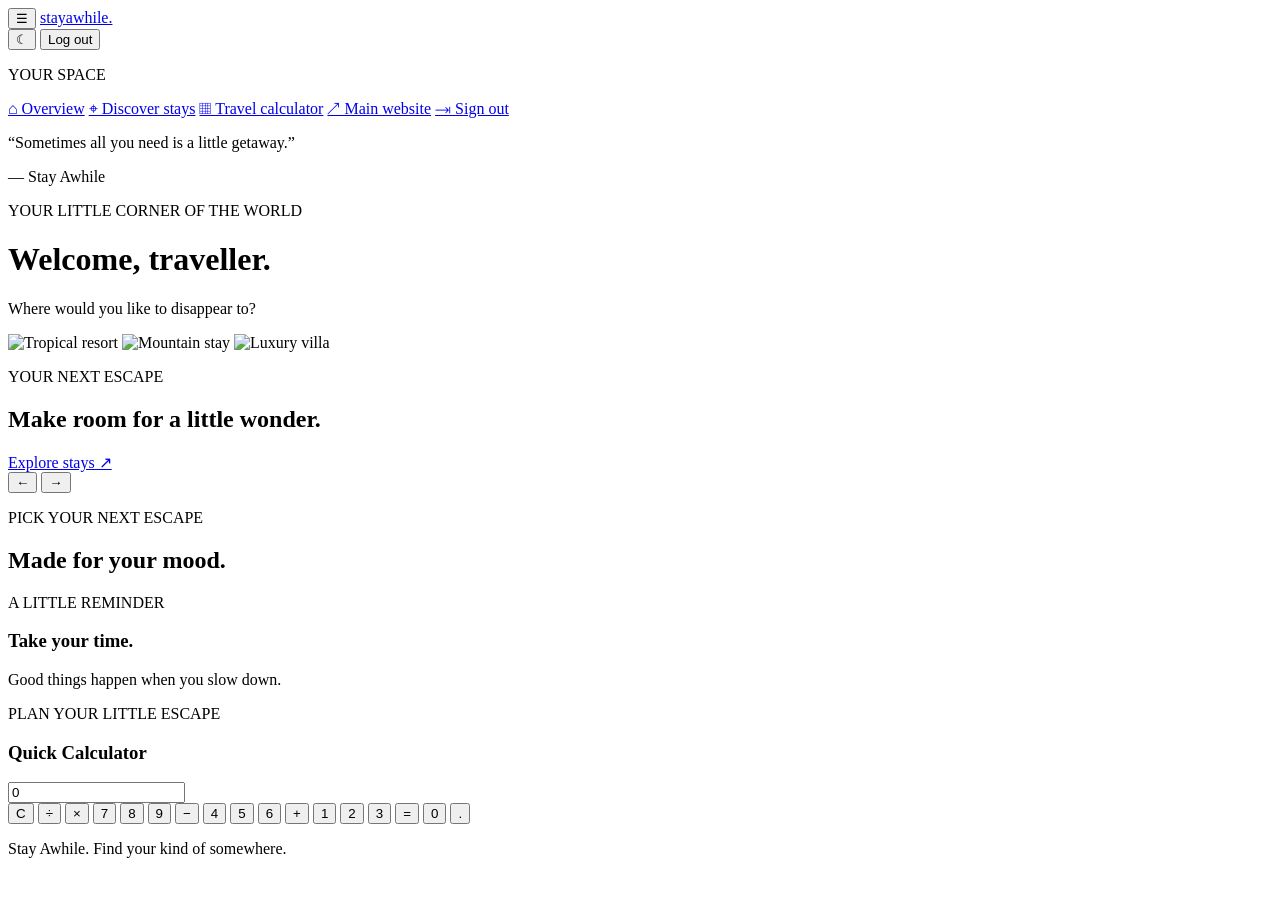
==== home.html @ 6ee34efa "Add files via upload" ====
<!DOCTYPE html>
<html lang="en">
<head>
    <meta charset="UTF-8">
    <meta name="viewport" content="width=device-width, initial-scale=1.0">
    <title>Your Dashboard — Stay Awhile</title>
    <link rel="stylesheet" href="css/styles.css">

    <script src="js/theme.js" defer></script>
    <script src="js/data.js" defer></script>
    <script src="js/calculator.js" defer></script>
    <script src="js/chatbot.js" defer></script>
    <script src="js/app.js" defer></script>
    <script src="js/auth.js" defer></script>
</head>
<body class="dashboard-page">

<header class="navbar dashboard-nav">
    <button id="menuToggle" class="menu-toggle" aria-label="Open menu">☰</button>
    <a href="index.html" class="logo">stay<span>awhile.</span></a>

    <div class="nav-actions">
        <button class="theme-toggle" aria-label="Toggle theme">☾</button>
        <button class="btn btn-dark logout-btn" id="logoutBtn">Log out</button>
    </div>
</header>

<div class="dashboard-layout">

    <aside class="sidebar" id="sidebar">
        <p class="eyebrow">YOUR SPACE</p>

        <nav class="sidebar-links">
            <a href="#overview" class="active">⌂ Overview</a>
            <a href="#destinations">⌖ Discover stays</a>
            <a href="#calculator">▦ Travel calculator</a>
            <a href="index.html">↗ Main website</a>
            <a href="signin.html" id="sidebarLogout">⇥ Sign out</a>
        </nav>

        <div class="sidebar-note">
            <p>“Sometimes all you need is a little getaway.”</p>
            <span>— Stay Awhile</span>
        </div>
    </aside>

    <main class="dashboard-main" id="overview">
        <p class="eyebrow">YOUR LITTLE CORNER OF THE WORLD</p>

        <h1>Welcome, <span id="welcomeName">traveller</span>.</h1>
        <p class="dashboard-subtitle">Where would you like to disappear to?</p>

    <div class="dashboard-banner dashboard-slideshow">

    <img class="slide-image active"
         src="https://images.unsplash.com/photo-1571896349842-33c89424de2d?w=1400"
         alt="Tropical resort">

    <img class="slide-image"
         src="https://images.unsplash.com/photo-1510798831971-661eb04b3739?w=1400"
         alt="Mountain stay">

    <img class="slide-image"
         src="https://images.unsplash.com/photo-1600607687939-ce8a6c25118c?w=1400"
         alt="Luxury villa">

    <div class="dashboard-banner-content">
        <p class="eyebrow">YOUR NEXT ESCAPE</p>
        <h2>Make room for a little wonder.</h2>
        <a href="#destinations" class="btn btn-light">
            Explore stays ↗
        </a>
    </div>

    <div class="dashboard-slide-controls">
        <button id="dashboardPrevious" aria-label="Previous image">←</button>
        <button id="dashboardNext" aria-label="Next image">→</button>
    </div>

</div>

        <section id="destinations" class="dashboard-destinations">
            <div class="section-heading">
                <p class="eyebrow">PICK YOUR NEXT ESCAPE</p>
                <h2>Made for your mood.</h2>
            </div>

            <div class="stay-grid" id="dashboardStayGrid"></div>
        </section>
    </main>

    <aside class="dashboard-right">
        <div class="welcome-widget">
            <p class="eyebrow">A LITTLE REMINDER</p>
            <h3>Take your time.</h3>
            <p>Good things happen when you slow down.</p>
        </div>

        <section class="calculator-card" id="calculator">
            <p class="eyebrow">PLAN YOUR LITTLE ESCAPE</p>
            <h3>Quick Calculator</h3>

            <input type="text" id="calcDisplay" class="calc-display"
                   value="0" readonly aria-label="Calculator display">

            <div class="calc-grid">
                <button data-value="C" class="calc-clear">C</button>
                <button data-value="/">÷</button>
                <button data-value="*">×</button>
                <button data-value="7">7</button>
                <button data-value="8">8</button>
                <button data-value="9">9</button>
                <button data-value="-">−</button>
                <button data-value="4">4</button>
                <button data-value="5">5</button>
                <button data-value="6">6</button>
                <button data-value="+">+</button>
                <button data-value="1">1</button>
                <button data-value="2">2</button>
                <button data-value="3">3</button>
                <button data-value="=" class="calc-equals">=</button>
                <button data-value="0" class="calc-zero">0</button>
                <button data-value=".">.</button>
            </div>
        </section>
    </aside>

</div>

<footer class="footer">
    <p>Stay Awhile. Find your kind of somewhere.</p>
</footer>

</body>
</html>
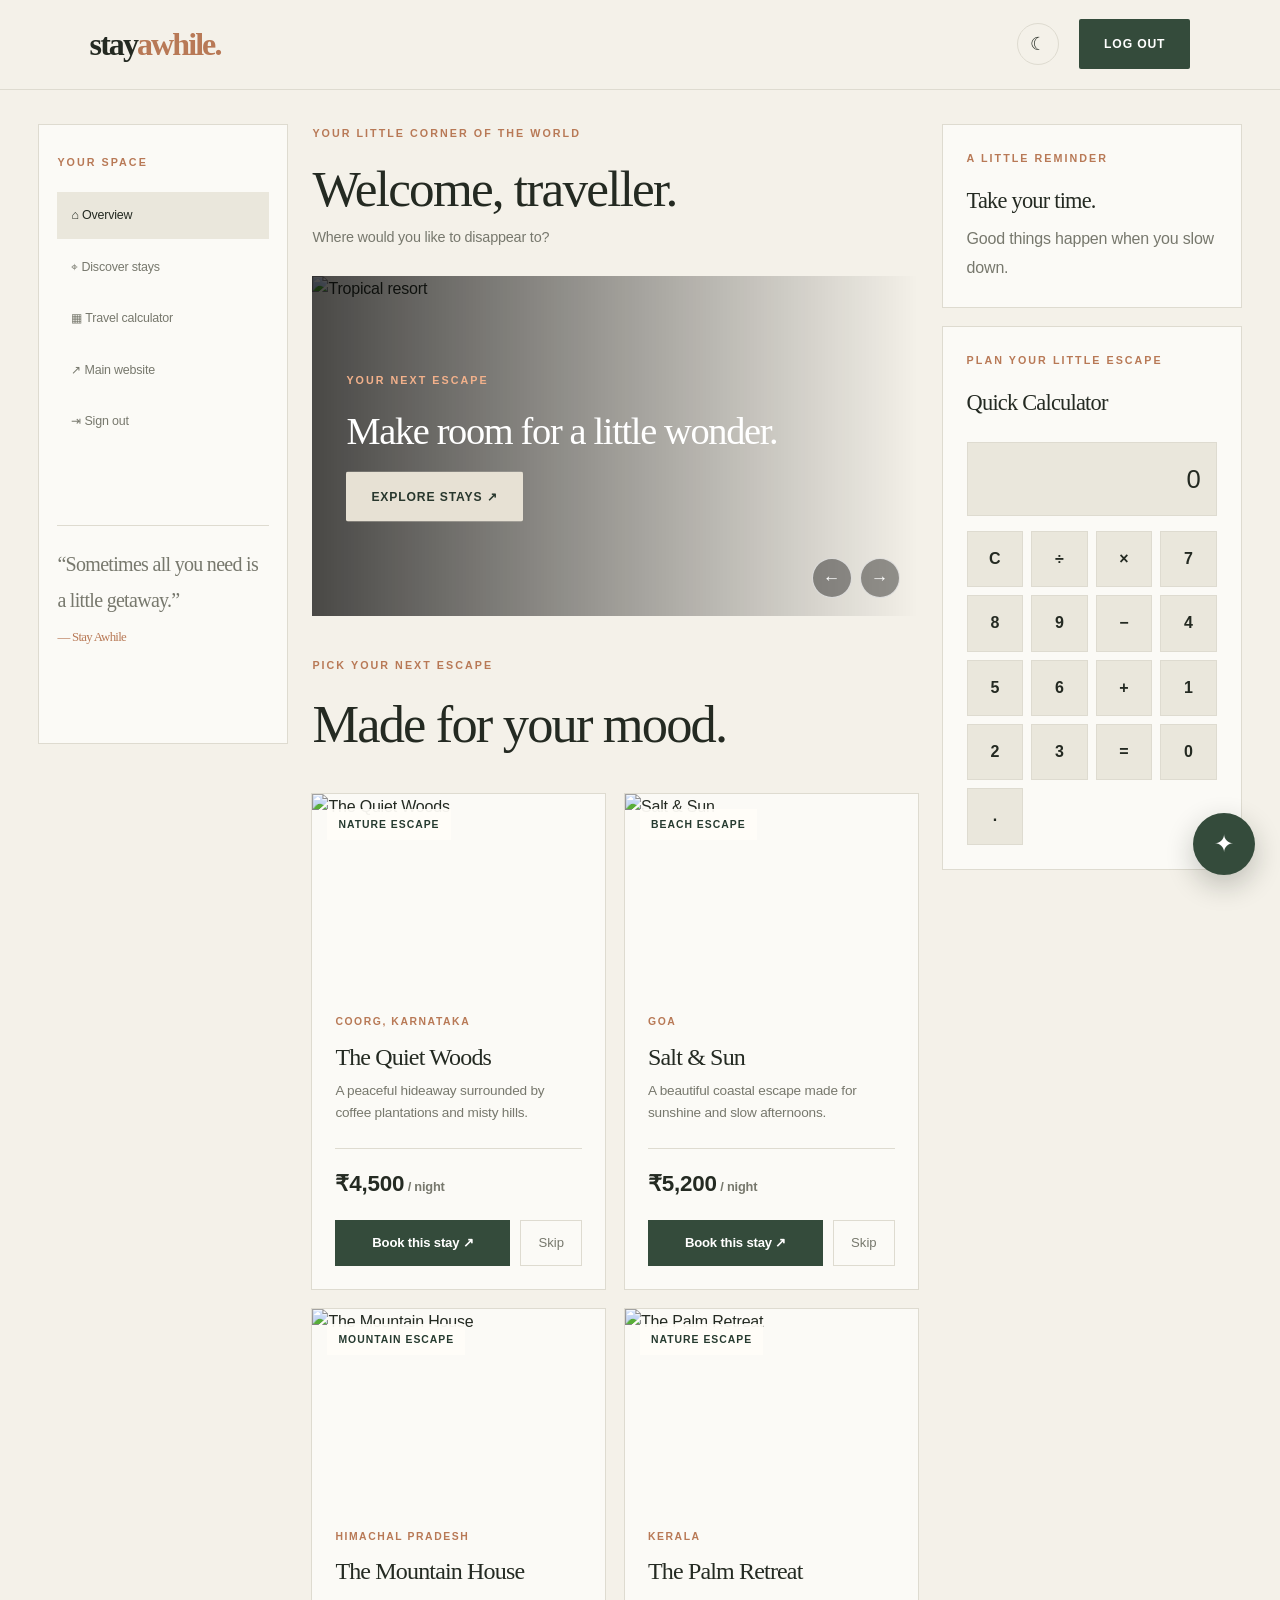
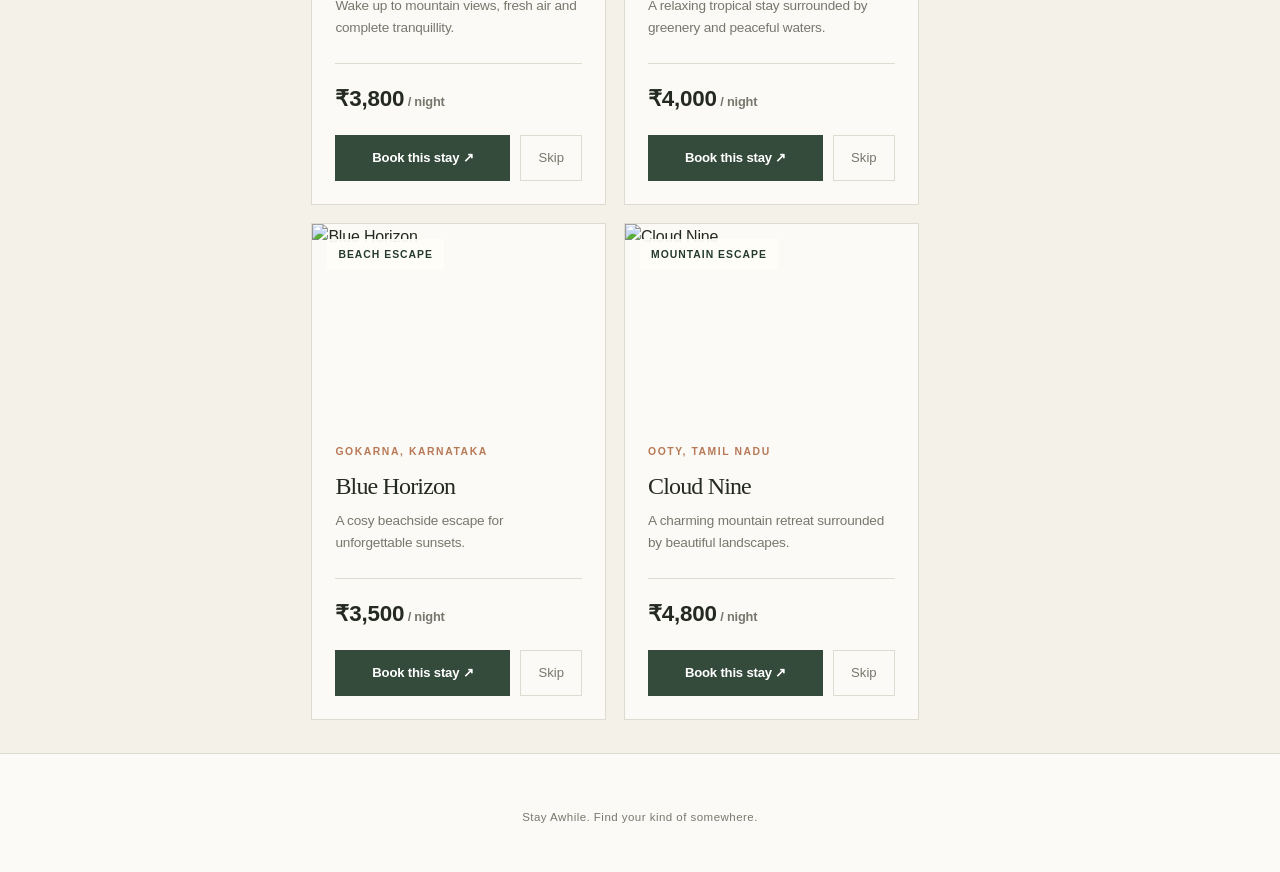
==== commit ab0d7be5: "Update stylesheet and script paths in home.html" ====
--- a/home.html
+++ b/home.html
@@ -5,14 +5,14 @@
     <meta charset="UTF-8">
     <meta name="viewport" content="width=device-width, initial-scale=1.0">
     <title>Your Dashboard — Stay Awhile</title>
-    <link rel="stylesheet" href="css/styles.css">
+    <link rel="stylesheet" href="styles.css">
 
-    <script src="js/theme.js" defer></script>
-    <script src="js/data.js" defer></script>
-    <script src="js/calculator.js" defer></script>
-    <script src="js/chatbot.js" defer></script>
-    <script src="js/app.js" defer></script>
-    <script src="js/auth.js" defer></script>
+    <script src="theme.js" defer></script>
+    <script src="data.js" defer></script>
+    <script src="calculator.js" defer></script>
+    <script src="chatbot.js" defer></script>
+    <script src="app.js" defer></script>
+    <script src="auth.js" defer></script>
 </head>
 <body class="dashboard-page">
 
--- a/styles.css
+++ b/styles.css
@@ -0,0 +1,2200 @@
+/* =========================================
+   STAY AWHILE - GLOBAL DESIGN SYSTEM
+========================================= */
+
+@import url('https://fonts.googleapis.com/css2?family=DM+Sans:wght@400;500;600;700&family=Playfair+Display:wght@500;600;700&display=swap');
+
+:root {
+    --bg: #f6f3ec;
+    --surface: #fffdf8;
+    --surface-2: #ece8de;
+    --text: #263b30;
+    --muted: #77786e;
+    --green: #294b3a;
+    --green-hover: #1d392b;
+    --orange: #c77953;
+    --border: #dedbd1;
+    --danger: #c0392b;
+    --success: #31734b;
+    --shadow: 0 12px 35px rgba(32, 48, 37, 0.09);
+}
+
+[data-theme="dark"] {
+    --bg: #17231c;
+    --surface: #223229;
+    --surface-2: #2b3b30;
+    --text: #f3eee3;
+    --muted: #b4b6aa;
+    --green: #a8c2ad;
+    --green-hover: #c2d8c6;
+    --orange: #df9872;
+    --border: #405044;
+    --danger: #ff8b80;
+    --success: #9bd3a9;
+    --shadow: 0 12px 35px rgba(0, 0, 0, 0.22);
+}
+
+* {
+    margin: 0;
+    padding: 0;
+    box-sizing: border-box;
+}
+
+html {
+    scroll-behavior: smooth;
+    scroll-padding-top: 90px;
+}
+
+body {
+    font-family: 'DM Sans', sans-serif;
+    background: var(--bg);
+    color: var(--text);
+    line-height: 1.6;
+    transition: background 0.25s, color 0.25s;
+}
+
+a {
+    color: inherit;
+    text-decoration: none;
+}
+
+button, input, select {
+    font: inherit;
+}
+
+button {
+    cursor: pointer;
+}
+
+img {
+    display: block;
+    width: 100%;
+    object-fit: cover;
+}
+
+h1, h2, h3 {
+    font-family: 'Playfair Display', serif;
+    font-weight: 600;
+    line-height: 1.2;
+}
+
+h1 {
+    font-size: clamp(2.5rem, 5vw, 4.8rem);
+}
+
+h2 {
+    font-size: clamp(2rem, 4vw, 3.2rem);
+}
+
+h3 {
+    font-size: 1.4rem;
+}
+
+p {
+    color: var(--muted);
+}
+
+/* NAVIGATION */
+
+.navbar {
+    min-height: 78px;
+    display: flex;
+    align-items: center;
+    justify-content: space-between;
+    padding: 15px 6%;
+    gap: 25px;
+    background: var(--surface);
+    border-bottom: 1px solid var(--border);
+    position: sticky;
+    top: 0;
+    z-index: 100;
+}
+
+.logo {
+    font-family: 'Playfair Display', serif;
+    font-size: 1.8rem;
+    font-weight: 700;
+    color: var(--text);
+    white-space: nowrap;
+}
+
+.logo span {
+    color: var(--orange);
+}
+
+.nav-links, .nav-actions {
+    display: flex;
+    align-items: center;
+    gap: 25px;
+}
+
+.nav-links a, .nav-login {
+    font-size: 0.9rem;
+    font-weight: 600;
+    color: var(--muted);
+    transition: color 0.2s;
+}
+
+.nav-links a:hover, .nav-login:hover {
+    color: var(--orange);
+}
+
+.nav-actions {
+    gap: 16px;
+}
+
+.theme-toggle {
+    border: 1px solid var(--border);
+    background: var(--surface-2);
+    color: var(--text);
+    border-radius: 50%;
+    width: 40px;
+    height: 40px;
+    font-size: 1.15rem;
+}
+
+.menu-toggle {
+    display: none;
+    background: none;
+    border: 0;
+    color: var(--text);
+    font-size: 1.5rem;
+}
+
+/* BUTTONS */
+
+.btn {
+    display: inline-flex;
+    justify-content: center;
+    align-items: center;
+    padding: 13px 23px;
+    border-radius: 4px;
+    border: 1px solid transparent;
+    font-weight: 700;
+    font-size: 0.88rem;
+    transition: 0.25s;
+}
+
+.btn-dark {
+    background: var(--green);
+    color: #fff;
+}
+
+.btn-dark:hover {
+    background: var(--green-hover);
+    transform: translateY(-2px);
+}
+
+.btn-light {
+    background: #f6f3ec;
+    color: #263b30;
+}
+
+.btn-light:hover {
+    background: #e7dfd1;
+    transform: translateY(-2px);
+}
+
+.btn-outline-light {
+    color: #fff;
+    border-color: rgba(255,255,255,0.7);
+}
+
+.btn-outline-light:hover {
+    background: #fff;
+    color: #263b30;
+}
+
+.btn-full {
+    width: 100%;
+    margin-top: 12px;
+}
+
+.btn:disabled {
+    opacity: 0.45;
+    cursor: not-allowed;
+    transform: none;
+}
+
+/* COMMON SECTION STYLES */
+
+.section {
+    padding: 95px 7%;
+}
+
+.eyebrow {
+    font-size: 0.72rem;
+    letter-spacing: 2px;
+    font-weight: 700;
+    color: var(--orange);
+    margin-bottom: 15px;
+}
+
+.section-heading {
+    margin-bottom: 35px;
+}
+
+.section-heading > p:last-child {
+    margin-top: 12px;
+}
+
+.split-heading {
+    display: flex;
+    justify-content: space-between;
+    align-items: end;
+    gap: 20px;
+}
+
+.text-link {
+    font-weight: 700;
+    color: var(--orange);
+    padding-bottom: 8px;
+}
+
+/* HERO */
+
+.hero {
+    min-height: 640px;
+    display: grid;
+    grid-template-columns: 1fr 1fr;
+    padding: 55px 7%;
+    gap: 50px;
+    align-items: center;
+}
+
+.hero-content h1 {
+    margin-bottom: 25px;
+}
+
+.hero-content h1 em {
+    color: var(--orange);
+    font-weight: 500;
+}
+
+.hero-description {
+    max-width: 510px;
+    font-size: 1.1rem;
+    margin-bottom: 30px;
+}
+
+.hero-buttons {
+    display: flex;
+    flex-wrap: wrap;
+    gap: 13px;
+}
+
+.hero-note {
+    margin-top: 35px;
+    color: var(--muted);
+    font-size: 0.85rem;
+    letter-spacing: 0.4px;
+}
+
+.hero-image {
+    height: 510px;
+    position: relative;
+}
+
+.hero-image img {
+    height: 100%;
+    border-radius: 3px;
+}
+
+.image-caption {
+    position: absolute;
+    bottom: 18px;
+    left: 18px;
+    right: 18px;
+    background: rgba(20, 30, 23, 0.7);
+    color: #fff;
+    padding: 14px 18px;
+    display: flex;
+    justify-content: space-between;
+    font-size: 0.75rem;
+}
+
+/* MOOD CARDS */
+
+.mood-section {
+    background: var(--surface);
+}
+
+.mood-grid {
+    display: grid;
+    grid-template-columns: repeat(3, 1fr);
+    gap: 20px;
+}
+
+.mood-card {
+    height: 400px;
+    position: relative;
+    overflow: hidden;
+    border-radius: 4px;
+}
+
+.mood-card img {
+    height: 100%;
+    transition: transform 0.5s;
+}
+
+.mood-card:hover img {
+    transform: scale(1.06);
+}
+
+.mood-overlay {
+    position: absolute;
+    inset: 0;
+    display: flex;
+    flex-direction: column;
+    justify-content: end;
+    padding: 28px;
+    background: linear-gradient(transparent 35%, rgba(0,0,0,0.75));
+    color: white;
+}
+
+.mood-overlay span {
+    color: #f3b18b;
+    font-size: 0.8rem;
+}
+
+.mood-overlay h3 {
+    color: white;
+    margin: 7px 0;
+    font-size: 1.7rem;
+}
+
+.mood-overlay p {
+    color: #eee;
+}
+
+/* STAY CARDS */
+
+.stay-grid {
+    display: grid;
+    grid-template-columns: repeat(3, 1fr);
+    gap: 25px;
+}
+
+.stay-card {
+    background: var(--surface);
+    border: 1px solid var(--border);
+    overflow: hidden;
+    transition: transform 0.25s, box-shadow 0.25s;
+}
+
+.stay-card:hover {
+    transform: translateY(-5px);
+    box-shadow: var(--shadow);
+}
+
+.stay-card img {
+    height: 245px;
+}
+
+.stay-info {
+    padding: 20px;
+}
+
+.stay-location {
+    font-size: 0.72rem;
+    color: var(--orange);
+    text-transform: uppercase;
+    letter-spacing: 1px;
+    font-weight: 700;
+}
+
+.stay-info h3 {
+    margin: 8px 0;
+}
+
+.stay-info p {
+    font-size: 0.88rem;
+}
+
+.stay-meta {
+    margin-top: 18px;
+    padding-top: 15px;
+    border-top: 1px solid var(--border);
+    display: flex;
+    justify-content: space-between;
+    align-items: center;
+    font-size: 0.85rem;
+}
+
+.stay-price {
+    color: var(--text);
+    font-weight: 700;
+}
+
+.stay-book {
+    color: var(--orange);
+    font-weight: 700;
+}
+
+/* FEATURE SECTION */
+
+.feature-section {
+    padding: 100px 7%;
+    display: grid;
+    grid-template-columns: 1fr 1fr;
+    gap: 70px;
+    background: var(--surface-2);
+    align-items: center;
+}
+
+.feature-intro h2 {
+    margin-bottom: 20px;
+}
+
+.feature-intro > p:not(.eyebrow) {
+    max-width: 450px;
+    margin-bottom: 25px;
+}
+
+.feature-cards {
+    display: grid;
+    gap: 15px;
+}
+
+.feature-card {
+    padding: 25px;
+    border: 1px solid var(--border);
+    background: var(--surface);
+}
+
+.feature-card span {
+    color: var(--orange);
+    font-size: 0.8rem;
+}
+
+.feature-card h3 {
+    margin: 8px 0;
+}
+
+/* PROJECT OUTLINE */
+
+.project-outline {
+    text-align: center;
+}
+
+.outline-grid {
+    display: grid;
+    grid-template-columns: repeat(2, 1fr);
+    gap: 15px;
+    margin-top: 35px;
+    text-align: left;
+}
+
+.outline-grid a {
+    background: var(--surface);
+    border: 1px solid var(--border);
+    padding: 23px;
+    font-weight: 600;
+    display: flex;
+    justify-content: space-between;
+}
+
+.outline-grid a:hover {
+    border-color: var(--orange);
+}
+
+/* NEWSLETTER AND FOOTER */
+
+.newsletter {
+    text-align: center;
+    padding: 80px 20px;
+    background: var(--green);
+}
+
+.newsletter h2, .newsletter p {
+    color: #fff;
+}
+
+.newsletter h2 {
+    margin-bottom: 15px;
+}
+
+.newsletter .btn {
+    margin-top: 25px;
+}
+
+.footer {
+    padding: 35px 7%;
+    text-align: center;
+    border-top: 1px solid var(--border);
+    background: var(--surface);
+}
+
+.footer p {
+    font-size: 0.82rem;
+    margin-top: 8px;
+}
+
+/* AUTHENTICATION PAGES */
+
+.auth-page {
+    min-height: 100vh;
+}
+
+.auth-container {
+    padding: 60px 20px;
+    display: flex;
+    justify-content: center;
+    align-items: center;
+}
+
+.auth-card {
+    width: 100%;
+    max-width: 520px;
+    background: var(--surface);
+    border: 1px solid var(--border);
+    box-shadow: var(--shadow);
+    padding: 40px;
+}
+
+.auth-card h1 {
+    font-size: 2.5rem;
+    margin-bottom: 12px;
+}
+
+.auth-subtitle {
+    margin-bottom: 30px;
+}
+
+.form-group {
+    margin-bottom: 19px;
+}
+
+.form-group label {
+    display: block;
+    font-weight: 700;
+    font-size: 0.86rem;
+    margin-bottom: 7px;
+}
+
+.form-group input,
+.form-group select {
+    width: 100%;
+    min-height: 48px;
+    padding: 12px;
+    background: var(--bg);
+    border: 1px solid var(--border);
+    color: var(--text);
+    border-radius: 3px;
+    outline: none;
+}
+
+.form-group input:focus,
+.form-group select:focus {
+    border-color: var(--green);
+}
+
+.form-group input.invalid,
+.form-group select.invalid {
+    border: 2px solid var(--danger);
+}
+
+.form-group input.valid,
+.form-group select.valid {
+    border: 1px solid var(--success);
+}
+
+.error-msg {
+    display: block;
+    color: var(--danger);
+    font-size: 0.77rem;
+    margin-top: 5px;
+    min-height: 16px;
+}
+
+.checkbox-label {
+    display: flex;
+    gap: 10px;
+    align-items: flex-start;
+    font-size: 0.85rem;
+    margin: 15px 0;
+    cursor: pointer;
+}
+
+.checkbox-label input {
+    margin-top: 5px;
+    accent-color: var(--green);
+}
+
+.auth-bottom {
+    text-align: center;
+    margin-top: 22px;
+    font-size: 0.88rem;
+}
+
+.auth-bottom a {
+    color: var(--orange);
+    font-weight: 700;
+}
+
+.password-wrap {
+    position: relative;
+}
+
+.password-wrap input {
+    padding-right: 50px;
+}
+
+.eye-btn {
+    position: absolute;
+    right: 10px;
+    top: 50%;
+    transform: translateY(-50%);
+    border: 0;
+    background: transparent;
+    color: var(--text);
+    font-size: 1.1rem;
+}
+
+.form-alert {
+    display: none;
+    padding: 12px;
+    margin-bottom: 18px;
+    border-radius: 3px;
+    background: rgba(192, 57, 43, 0.12);
+    border: 1px solid var(--danger);
+    color: var(--danger);
+    font-size: 0.86rem;
+}
+
+.form-alert.show {
+    display: block;
+}
+
+/* DASHBOARD */
+
+.dashboard-page {
+    min-height: 100vh;
+}
+
+.dashboard-nav {
+    position: sticky;
+}
+
+.dashboard-layout {
+    display: grid;
+    grid-template-columns: 250px minmax(0, 1fr) 300px;
+    gap: 28px;
+    padding: 30px;
+    max-width: 1700px;
+    margin: auto;
+    align-items: start;
+}
+
+.sidebar {
+    background: var(--surface);
+    padding: 25px 18px;
+    min-height: 600px;
+    border: 1px solid var(--border);
+}
+
+.sidebar-links {
+    display: grid;
+    gap: 8px;
+}
+
+.sidebar-links a {
+    padding: 12px;
+    color: var(--muted);
+    border-radius: 3px;
+    font-size: 0.9rem;
+}
+
+.sidebar-links a:hover,
+.sidebar-links a.active {
+    background: var(--surface-2);
+    color: var(--text);
+}
+
+.sidebar-note {
+    margin-top: 80px;
+    border-top: 1px solid var(--border);
+    padding-top: 20px;
+    font-family: 'Playfair Display', serif;
+}
+
+.sidebar-note span {
+    color: var(--orange);
+    font-size: 0.8rem;
+}
+
+.dashboard-main {
+    min-width: 0;
+}
+
+.dashboard-main h1 {
+    font-size: clamp(2rem, 3vw, 3rem);
+}
+
+.dashboard-subtitle {
+    margin: 10px 0 25px;
+}
+
+.dashboard-banner {
+    height: 300px;
+    position: relative;
+    overflow: hidden;
+    margin-bottom: 40px;
+}
+
+.dashboard-banner img {
+    height: 100%;
+}
+
+.dashboard-banner::after {
+    content: "";
+    position: absolute;
+    inset: 0;
+    background: linear-gradient(90deg, rgba(0,0,0,0.7), transparent);
+}
+
+.dashboard-banner-content {
+    position: absolute;
+    z-index: 1;
+    top: 50%;
+    left: 25px;
+    transform: translateY(-50%);
+    max-width: 400px;
+}
+
+.dashboard-banner-content h2 {
+    color: #fff;
+    font-size: 2rem;
+    margin-bottom: 20px;
+}
+
+.dashboard-banner-content .eyebrow {
+    color: #f3b18b;
+}
+
+.dashboard-destinations .stay-grid {
+    grid-template-columns: repeat(2, 1fr);
+}
+
+.dashboard-right {
+    display: grid;
+    gap: 22px;
+}
+
+.welcome-widget,
+.calculator-card {
+    background: var(--surface);
+    border: 1px solid var(--border);
+    padding: 22px;
+}
+
+.welcome-widget h3,
+.calculator-card h3 {
+    margin-bottom: 10px;
+}
+
+/* CALCULATOR */
+
+.calc-display {
+    width: 100%;
+    padding: 15px;
+    background: var(--surface-2);
+    color: var(--text);
+    border: 1px solid var(--border);
+    text-align: right;
+    font-size: 1.6rem;
+    margin: 15px 0;
+}
+
+.calc-grid {
+    display: grid;
+    grid-template-columns: repeat(4, 1fr);
+    gap: 7px;
+}
+
+.calc-grid button {
+    border: 1px solid var(--border);
+    background: var(--surface-2);
+    color: var(--text);
+    padding: 13px 5px;
+    border-radius: 3px;
+    font-weight: 700;
+}
+
+.calc-grid button:hover {
+    background: var(--green);
+    color: white;
+}
+
+/* CHATBOT */
+
+.chatbot-fab {
+    position: fixed;
+    right: 25px;
+    bottom: 25px;
+    z-index: 1000;
+    height: 58px;
+    width: 58px;
+    border-radius: 50%;
+    border: none;
+    background: var(--green);
+    color: #fff;
+    font-size: 1.5rem;
+    box-shadow: var(--shadow);
+}
+
+.chatbot-panel {
+    position: fixed;
+    right: 25px;
+    bottom: 95px;
+    width: min(350px, calc(100vw - 35px));
+    height: 430px;
+    z-index: 1000;
+    background: var(--surface);
+    border: 1px solid var(--border);
+    box-shadow: var(--shadow);
+    display: none;
+    flex-direction: column;
+    border-radius: 8px;
+    overflow: hidden;
+}
+
+.chatbot-panel.open {
+    display: flex;
+}
+
+.chatbot-header {
+    background: var(--green);
+    color: #fff;
+    padding: 15px;
+    display: flex;
+    justify-content: space-between;
+    align-items: center;
+}
+
+.chatbot-header button {
+    background: none;
+    border: none;
+    color: white;
+    font-size: 1.3rem;
+}
+
+.chat-log {
+    flex: 1;
+    overflow-y: auto;
+    padding: 15px;
+    display: flex;
+    flex-direction: column;
+    gap: 12px;
+}
+
+.user-msg, .bot-msg {
+    padding: 10px 13px;
+    border-radius: 10px;
+    max-width: 85%;
+    font-size: 0.85rem;
+    overflow-wrap: anywhere;
+}
+
+.user-msg {
+    align-self: flex-end;
+    background: var(--green);
+    color: white;
+}
+
+.bot-msg {
+    align-self: flex-start;
+    background: var(--surface-2);
+    color: var(--text);
+}
+
+.chat-input-area {
+    padding: 12px;
+    border-top: 1px solid var(--border);
+    display: flex;
+    gap: 8px;
+}
+
+.chat-input-area input {
+    min-width: 0;
+    flex: 1;
+    padding: 10px;
+    border: 1px solid var(--border);
+    background: var(--bg);
+    color: var(--text);
+}
+
+.chat-input-area button {
+    background: var(--green);
+    color: white;
+    border: none;
+    padding: 0 14px;
+}
+
+/* RESPONSIVE DESIGN */
+
+@media (max-width: 1100px) {
+    .dashboard-layout {
+        grid-template-columns: 210px minmax(0, 1fr);
+    }
+
+    .dashboard-right {
+        grid-column: 2;
+        grid-template-columns: repeat(2, 1fr);
+    }
+
+    .dashboard-destinations .stay-grid {
+        grid-template-columns: repeat(2, 1fr);
+    }
+}
+
+@media (max-width: 767px) {
+    .navbar {
+        padding: 13px 5%;
+        min-height: 68px;
+        gap: 10px;
+    }
+
+    .logo {
+        font-size: 1.5rem;
+    }
+
+    .nav-links {
+        display: none;
+        position: absolute;
+        top: 68px;
+        left: 0;
+        right: 0;
+        padding: 20px;
+        background: var(--surface);
+        border-bottom: 1px solid var(--border);
+        flex-direction: column;
+        align-items: flex-start;
+    }
+
+    .nav-links.open {
+        display: flex;
+    }
+
+    .nav-actions {
+        gap: 9px;
+    }
+
+    .nav-login {
+        display: none;
+    }
+
+    .nav-actions .btn {
+        padding: 10px 12px;
+        font-size: 0.75rem;
+    }
+
+    .menu-toggle {
+        display: block;
+    }
+
+    .hero {
+        grid-template-columns: 1fr;
+        padding: 55px 6%;
+        gap: 30px;
+    }
+
+    .hero-image {
+        height: 350px;
+    }
+
+    .section {
+        padding: 65px 6%;
+    }
+
+    .mood-grid,
+    .stay-grid {
+        grid-template-columns: 1fr;
+    }
+
+    .mood-card {
+        height: 350px;
+    }
+
+    .feature-section {
+        grid-template-columns: 1fr;
+        padding: 65px 6%;
+        gap: 35px;
+    }
+
+    .split-heading {
+        align-items: flex-start;
+        flex-direction: column;
+    }
+
+    .outline-grid {
+        grid-template-columns: 1fr;
+    }
+
+    .auth-container {
+        padding: 35px 15px;
+    }
+
+    .auth-card {
+        padding: 25px 20px;
+    }
+
+    .auth-card h1 {
+        font-size: 2rem;
+    }
+
+    /* FR-05 MOBILE FLEXBOX LAYOUT */
+
+    .dashboard-layout {
+        display: flex;
+        flex-direction: column;
+        padding: 18px;
+        gap: 20px;
+    }
+
+    .sidebar {
+        display: none;
+        width: 100%;
+        min-height: auto;
+        order: 0;
+    }
+
+    .sidebar.open {
+        display: block;
+    }
+
+    .sidebar-note {
+        margin-top: 25px;
+    }
+
+    .dashboard-main {
+        width: 100%;
+        order: 1;
+    }
+
+    .dashboard-right {
+        display: flex;
+        flex-direction: column;
+        width: 100%;
+        order: 2;
+    }
+
+    .dashboard-banner {
+        height: 260px;
+    }
+
+    .dashboard-destinations .stay-grid {
+        grid-template-columns: 1fr;
+    }
+
+    .dashboard-nav .menu-toggle {
+        order: -1;
+    }
+
+    .dashboard-nav .logo {
+        margin-right: auto;
+    }
+
+    .dashboard-nav .nav-actions {
+        gap: 8px;
+    }
+
+    .dashboard-nav .logout-btn {
+        padding: 9px 11px;
+    }
+
+    .chatbot-fab {
+        right: 15px;
+        bottom: 15px;
+    }
+
+    .chatbot-panel {
+        right: 12px;
+        bottom: 85px;
+    }
+}
+
+@media (min-width: 768px) {
+    .dashboard-layout {
+        grid-template-columns: 250px 1fr 300px;
+    }
+}
+
+@media (max-width: 400px) {
+    .hero-buttons {
+        flex-direction: column;
+    }
+
+    .hero-buttons .btn {
+        width: 100%;
+    }
+
+    .image-caption {
+        flex-direction: column;
+        gap: 5px;
+    }
+
+    .dashboard-banner-content h2 {
+        font-size: 1.5rem;
+    }
+}
+
+
+/* =========================================================
+   STAY AWHILE — EDITORIAL REDESIGN
+========================================================= */
+
+@import url('https://fonts.googleapis.com/css2?family=DM+Sans:wght@400;500;600;700&family=Playfair+Display:ital,wght@0,500;0,600;0,700;1,500;1,600&display=swap');
+
+:root {
+    --bg: #f4f1e9;
+    --surface: #fbfaf6;
+    --surface-2: #eae7dc;
+    --text: #242a22;
+    --muted: #77786d;
+    --green: #344b3b;
+    --green-hover: #263b2e;
+    --orange: #b87956;
+    --border: #dedbd0;
+    --danger: #b94c40;
+    --success: #477858;
+    --shadow: 0 18px 50px rgba(39, 47, 37, .10);
+    --serif: 'Playfair Display', Georgia, serif;
+    --sans: 'DM Sans', Arial, sans-serif;
+}
+
+[data-theme="dark"] {
+    --bg: #171d18;
+    --surface: #202a22;
+    --surface-2: #2b382e;
+    --text: #f2eee4;
+    --muted: #b4b5a9;
+    --green: #a9bea9;
+    --green-hover: #c0d1bd;
+    --orange: #d69a75;
+    --border: #3c493e;
+    --danger: #ff9285;
+    --success: #9ac6a2;
+    --shadow: 0 18px 50px rgba(0, 0, 0, .25);
+}
+
+* {
+    -webkit-tap-highlight-color: transparent;
+}
+
+body {
+    font-family: var(--sans);
+    letter-spacing: -.012em;
+    line-height: 1.65;
+    background: var(--bg);
+}
+
+h1, h2, h3, .logo, .sidebar-note {
+    font-family: var(--serif);
+    letter-spacing: -.035em;
+}
+
+h1 {
+    font-size: clamp(3rem, 6.2vw, 6.3rem);
+    line-height: 1.02;
+    font-weight: 500;
+}
+
+h2 {
+    font-size: clamp(2.25rem, 4.1vw, 4rem);
+    line-height: 1.08;
+    font-weight: 500;
+}
+
+h3 {
+    font-weight: 500;
+}
+
+p {
+    line-height: 1.8;
+}
+
+/* NAVIGATION REDESIGN */
+
+.navbar {
+    min-height: 88px;
+    padding: 18px 7%;
+    background: var(--bg);
+    border-bottom: 1px solid var(--border);
+    gap: 32px;
+}
+
+.logo {
+    font-size: 2rem;
+    font-weight: 600;
+    letter-spacing: -.06em;
+}
+
+.logo span {
+    color: var(--orange);
+}
+
+.nav-links {
+    gap: clamp(16px, 2.4vw, 36px);
+}
+
+.nav-links a, .nav-login {
+    font-size: .78rem;
+    font-weight: 600;
+    letter-spacing: .045em;
+    text-transform: uppercase;
+}
+
+.nav-actions {
+    gap: 20px;
+}
+
+.theme-toggle {
+    width: 42px;
+    height: 42px;
+    border-radius: 50%;
+    border: 1px solid var(--border);
+    background: transparent;
+    transition: background .25s, transform .25s;
+}
+
+.theme-toggle:hover {
+    background: var(--surface-2);
+    transform: rotate(-12deg);
+}
+
+/* BUTTON REDESIGN */
+
+.btn {
+    min-height: 48px;
+    padding: 14px 24px;
+    border-radius: 2px;
+    font-size: .76rem;
+    letter-spacing: .07em;
+    text-transform: uppercase;
+    font-weight: 700;
+    transition: transform .25s, background .25s, color .25s, border-color .25s;
+}
+
+.btn-dark {
+    background: var(--green);
+    color: #fff;
+}
+
+[data-theme="dark"] .btn-dark {
+    color: #172019;
+}
+
+.btn-dark:hover {
+    background: var(--green-hover);
+    transform: translateY(-3px);
+}
+
+.btn-light {
+    background: #e7e1d4;
+    color: #28372d;
+}
+
+.btn-light:hover {
+    background: #d9d0bf;
+    transform: translateY(-3px);
+}
+
+.btn-outline-light {
+    border-color: rgba(255,255,255,.8);
+    color: #fff;
+}
+
+.btn-outline-light:hover {
+    background: #fff;
+    color: #28372d;
+}
+
+/* LANDING HERO REDESIGN */
+
+.hero {
+    min-height: 690px;
+    grid-template-columns: minmax(0, .94fr) minmax(0, 1.06fr);
+    gap: clamp(35px, 6vw, 100px);
+    padding: 76px 7% 90px;
+    max-width: 1700px;
+    margin: 0 auto;
+}
+
+.hero-content {
+    padding: 15px 0;
+}
+
+.eyebrow {
+    font-size: .67rem;
+    letter-spacing: .19em;
+    text-transform: uppercase;
+    font-weight: 700;
+    color: var(--orange);
+    margin-bottom: 20px;
+}
+
+.hero-content h1 {
+    max-width: 720px;
+    margin-bottom: 28px;
+}
+
+.hero-content h1 em {
+    color: var(--orange);
+    font-weight: 500;
+}
+
+.hero-description {
+    max-width: 440px;
+    font-size: 1rem;
+    margin-bottom: 34px;
+}
+
+.hero-buttons {
+    gap: 12px;
+}
+
+.hero-note {
+    margin-top: 42px;
+    padding-top: 17px;
+    border-top: 1px solid var(--border);
+    max-width: 410px;
+    font-size: .72rem;
+    letter-spacing: .12em;
+    text-transform: uppercase;
+}
+
+.hero-image {
+    height: 570px;
+    min-height: 400px;
+}
+
+.hero-image img {
+    height: 100%;
+    border-radius: 0;
+    object-position: center;
+}
+
+.image-caption {
+    bottom: 0;
+    left: 0;
+    right: 0;
+    padding: 17px 20px;
+    background: rgba(24, 32, 25, .72);
+    backdrop-filter: blur(8px);
+    letter-spacing: .1em;
+    text-transform: uppercase;
+    font-size: .65rem;
+}
+
+/* EDITORIAL SECTIONS */
+
+.section {
+    padding: 112px 7%;
+}
+
+.section-heading {
+    margin-bottom: 42px;
+}
+
+.section-heading > p:last-child {
+    margin-top: 15px;
+}
+
+.mood-section {
+    background: var(--surface);
+}
+
+.mood-grid {
+    gap: 15px;
+}
+
+.mood-card {
+    height: clamp(300px, 35vw, 480px);
+    border-radius: 0;
+}
+
+.mood-card img {
+    filter: saturate(.82);
+}
+
+.mood-card:hover img {
+    transform: scale(1.045);
+}
+
+.mood-overlay {
+    padding: 30px;
+    background: linear-gradient(180deg, transparent 35%, rgba(15, 22, 17, .78));
+}
+
+.mood-overlay span {
+    font-size: .68rem;
+    letter-spacing: .14em;
+    color: #e5b08d;
+}
+
+.mood-overlay h3 {
+    font-size: clamp(1.55rem, 2.2vw, 2.25rem);
+}
+
+.mood-overlay p {
+    color: rgba(255,255,255,.82);
+    font-size: .85rem;
+}
+
+/* STAY CARDS REDESIGN */
+
+.stay-grid {
+    gap: 28px 22px;
+}
+
+.stay-card {
+    border: 0;
+    background: var(--surface);
+    box-shadow: 0 0 0 1px var(--border);
+    transition: transform .35s, box-shadow .35s;
+}
+
+.stay-card:hover {
+    transform: translateY(-7px);
+    box-shadow: var(--shadow);
+}
+
+.stay-card img {
+    height: 270px;
+    transition: transform .5s;
+}
+
+.stay-card:hover img {
+    transform: scale(1.025);
+}
+
+.stay-card {
+    overflow: hidden;
+}
+
+.stay-info {
+    padding: 22px 22px 24px;
+}
+
+.stay-location {
+    font-size: .65rem;
+    letter-spacing: .15em;
+}
+
+.stay-info h3 {
+    font-size: 1.55rem;
+    margin: 9px 0;
+}
+
+.stay-info p {
+    font-size: .85rem;
+}
+
+.stay-meta {
+    margin-top: 20px;
+    padding-top: 17px;
+    font-size: .78rem;
+}
+
+.stay-price {
+    font-size: .9rem;
+}
+
+.stay-book, .text-link {
+    color: var(--orange);
+}
+
+.text-link {
+    font-size: .78rem;
+    letter-spacing: .07em;
+    text-transform: uppercase;
+}
+
+/* FEATURE SECTION REDESIGN */
+
+.feature-section {
+    padding: 112px 7%;
+    gap: clamp(45px, 8vw, 130px);
+    background: var(--surface-2);
+}
+
+.feature-intro h2 {
+    max-width: 650px;
+    margin-bottom: 22px;
+}
+
+.feature-intro > p:not(.eyebrow) {
+    max-width: 440px;
+    margin-bottom: 28px;
+}
+
+.feature-cards {
+    gap: 0;
+}
+
+.feature-card {
+    padding: 25px 5px;
+    border: 0;
+    border-top: 1px solid var(--border);
+    background: transparent;
+}
+
+.feature-card:last-child {
+    border-bottom: 1px solid var(--border);
+}
+
+.feature-card span {
+    font-size: .68rem;
+    letter-spacing: .14em;
+}
+
+.feature-card h3 {
+    font-size: 1.4rem;
+    margin: 5px 0;
+}
+
+.feature-card p {
+    font-size: .85rem;
+    max-width: 450px;
+}
+
+/* PROJECT OUTLINE, NEWSLETTER AND FOOTER */
+
+.project-outline {
+    background: var(--bg);
+}
+
+.outline-grid {
+    gap: 0 16px;
+}
+
+.outline-grid a {
+    padding: 23px 4px;
+    background: transparent;
+    border: 0;
+    border-bottom: 1px solid var(--border);
+    font-family: var(--serif);
+    font-size: 1.25rem;
+    font-weight: 500;
+    transition: color .2s, padding .2s;
+}
+
+.outline-grid a:hover {
+    border-color: var(--orange);
+    padding-left: 10px;
+}
+
+.newsletter {
+    padding: 100px 20px;
+    background: var(--green);
+}
+
+.newsletter h2 {
+    font-size: clamp(2.5rem, 5vw, 4.5rem);
+}
+
+.newsletter p:not(.eyebrow) {
+    color: rgba(255,255,255,.76);
+}
+
+.newsletter .eyebrow {
+    color: #e3b18f;
+}
+
+.footer {
+    padding: 45px 7%;
+    background: var(--surface);
+}
+
+.footer .logo {
+    display: inline-block;
+}
+
+.footer p {
+    font-size: .72rem;
+    letter-spacing: .04em;
+}
+
+/* AUTHENTICATION REDESIGN */
+
+.auth-container {
+    min-height: calc(100vh - 88px);
+    padding: 70px 20px;
+}
+
+.auth-card {
+    max-width: 540px;
+    padding: clamp(28px, 5vw, 52px);
+    border: 1px solid var(--border);
+    border-radius: 2px;
+    box-shadow: var(--shadow);
+}
+
+.auth-card h1 {
+    font-size: clamp(2.5rem, 5vw, 3.5rem);
+}
+
+.form-group {
+    margin-bottom: 20px;
+}
+
+.form-group label {
+    font-size: .72rem;
+    letter-spacing: .07em;
+    text-transform: uppercase;
+}
+
+.form-group input,
+.form-group select {
+    min-height: 52px;
+    padding: 13px 15px;
+    border-radius: 0;
+    background: var(--bg);
+    transition: border-color .2s, box-shadow .2s;
+}
+
+.form-group input:focus,
+.form-group select:focus {
+    border-color: var(--orange);
+    box-shadow: 0 0 0 3px rgba(184,121,86,.12);
+}
+
+.form-alert {
+    border-radius: 0;
+}
+
+.auth-bottom a {
+    color: var(--orange);
+}
+
+/* DASHBOARD REDESIGN */
+
+.dashboard-nav {
+    z-index: 120;
+}
+
+.dashboard-layout {
+    max-width: 1800px;
+    padding: 34px 3%;
+    gap: 24px;
+}
+
+.sidebar {
+    position: sticky;
+    top: 112px;
+    min-height: 620px;
+    padding: 28px 18px;
+    background: var(--surface);
+    border: 1px solid var(--border);
+}
+
+.sidebar-links {
+    gap: 5px;
+}
+
+.sidebar-links a {
+    padding: 13px 14px;
+    border-radius: 0;
+    font-size: .78rem;
+    transition: background .2s, color .2s;
+}
+
+.sidebar-links a:hover,
+.sidebar-links a.active {
+    background: var(--surface-2);
+    color: var(--text);
+}
+
+.sidebar-note {
+    font-size: 1.25rem;
+}
+
+.dashboard-main h1 {
+    font-size: clamp(2.4rem, 4vw, 4rem);
+}
+
+.dashboard-subtitle {
+    font-size: .9rem;
+}
+
+.dashboard-banner {
+    height: 340px;
+}
+
+.dashboard-banner-content {
+    left: 34px;
+    max-width: 450px;
+}
+
+.dashboard-banner-content h2 {
+    font-size: clamp(2rem, 3vw, 3rem);
+}
+
+.dashboard-right {
+    gap: 18px;
+}
+
+.welcome-widget,
+.calculator-card {
+    padding: 24px;
+    border: 1px solid var(--border);
+    background: var(--surface);
+}
+
+.calc-display {
+    border-radius: 0;
+}
+
+.calc-grid {
+    gap: 8px;
+}
+
+.calc-grid button {
+    border-radius: 0;
+    padding: 14px 5px;
+    transition: background .2s, color .2s;
+}
+
+/* CHATBOT REDESIGN */
+
+.chatbot-fab {
+    width: 62px;
+    height: 62px;
+    background: var(--green);
+    box-shadow: 0 10px 28px rgba(20,30,22,.24);
+    transition: transform .25s;
+}
+
+.chatbot-fab:hover {
+    transform: translateY(-4px) scale(1.03);
+}
+
+.chatbot-panel {
+    border-radius: 2px;
+    box-shadow: var(--shadow);
+}
+
+.chatbot-header {
+    background: var(--green);
+}
+
+.chatbot-header,
+.chatbot-header p {
+    color: #fff;
+}
+
+/* ACCESSIBILITY AND POLISH */
+
+button, a, input, select {
+    outline-offset: 3px;
+}
+
+a:focus-visible,
+button:focus-visible,
+input:focus-visible,
+select:focus-visible {
+    outline: 2px solid var(--orange);
+}
+
+::selection {
+    background: rgba(184,121,86,.25);
+}
+
+@media (prefers-reduced-motion: reduce) {
+    *,
+    *::before,
+    *::after {
+        scroll-behavior: auto !important;
+        animation-duration: .01ms !important;
+        animation-iteration-count: 1 !important;
+        transition-duration: .01ms !important;
+    }
+}
+
+/* RESPONSIVE REFINEMENTS */
+
+@media (max-width: 1100px) {
+    .hero {
+        gap: 38px;
+    }
+
+    .hero-image {
+        height: 480px;
+    }
+
+    .dashboard-layout {
+        gap: 18px;
+        padding: 24px 2%;
+    }
+}
+
+@media (max-width: 767px) {
+    .navbar {
+        min-height: 72px;
+        padding: 13px 5%;
+    }
+
+    .logo {
+        font-size: 1.7rem;
+    }
+
+    .nav-links {
+        top: 72px;
+        padding: 22px 6%;
+        gap: 18px;
+        box-shadow: 0 15px 25px rgba(0,0,0,.06);
+    }
+
+    .nav-links a {
+        font-size: .78rem;
+    }
+
+    .hero {
+        min-height: auto;
+        grid-template-columns: 1fr;
+        padding: 65px 6% 70px;
+        gap: 35px;
+    }
+
+    .hero-content h1 {
+        font-size: clamp(2.8rem, 12vw, 4.4rem);
+    }
+
+    .hero-description {
+        font-size: .94rem;
+    }
+
+    .hero-image {
+        height: 390px;
+        min-height: 0;
+    }
+
+    .section {
+        padding: 76px 6%;
+    }
+
+    .mood-grid,
+    .stay-grid {
+        grid-template-columns: 1fr;
+    }
+
+    .mood-card {
+        height: 390px;
+    }
+
+    .stay-card img {
+        height: 260px;
+    }
+
+    .feature-section {
+        padding: 78px 6%;
+        gap: 38px;
+    }
+
+    .outline-grid {
+        grid-template-columns: 1fr;
+    }
+
+    .auth-container {
+        min-height: auto;
+        padding: 45px 15px;
+    }
+
+    .dashboard-layout {
+        padding: 18px 5%;
+    }
+
+    .sidebar {
+        position: static;
+    }
+
+    .dashboard-banner {
+        height: 280px;
+    }
+
+    .dashboard-banner-content {
+        left: 22px;
+        right: 18px;
+    }
+
+    .dashboard-right {
+        width: 100%;
+    }
+}
+
+@media (min-width: 768px) and (max-width: 1100px) {
+    .mood-grid {
+        grid-template-columns: repeat(3, minmax(0, 1fr));
+    }
+
+    .stay-grid {
+        grid-template-columns: repeat(2, minmax(0, 1fr));
+    }
+}
+
+@media (max-width: 400px) {
+    .hero-image {
+        height: 310px;
+    }
+
+    .mood-card {
+        height: 320px;
+    }
+
+    .auth-card {
+        padding: 25px 18px;
+    }
+}
+/* =====================================
+   STAY AWHILE - NEW PREMIUM DESIGN
+===================================== */
+
+/* LOGO */
+
+.brand-logo {
+    display: inline-flex;
+    align-items: center;
+    gap: 10px;
+    font-family: 'Playfair Display', serif;
+    font-size: 1.8rem;
+    font-weight: 700;
+    color: var(--text);
+    white-space: nowrap;
+}
+
+.brand-logo em {
+    color: var(--orange);
+    font-style: normal;
+}
+
+.brand-icon {
+    width: 39px;
+    height: 39px;
+    display: grid;
+    place-items: center;
+    background: var(--green);
+    color: white;
+    border-radius: 50%;
+    font-family: Georgia, serif;
+    font-size: 1.6rem;
+}
+
+
+/* SLIDESHOW */
+
+.hero-slideshow,
+.dashboard-slideshow {
+    position: relative;
+    overflow: hidden;
+}
+
+.hero-slideshow .slide-image,
+.dashboard-slideshow .slide-image {
+    position: absolute;
+    inset: 0;
+    width: 100%;
+    height: 100%;
+    object-fit: cover;
+    opacity: 0;
+    transition: opacity 1s ease;
+}
+
+.hero-slideshow .slide-image.active,
+.dashboard-slideshow .slide-image.active {
+    opacity: 1;
+}
+
+.hero-slideshow .image-caption {
+    z-index: 2;
+}
+
+.slide-controls,
+.dashboard-slide-controls {
+    position: absolute;
+    z-index: 5;
+    right: 18px;
+    bottom: 75px;
+    display: flex;
+    gap: 8px;
+}
+
+.slide-controls button,
+.dashboard-slide-controls button {
+    width: 40px;
+    height: 40px;
+    border: 1px solid rgba(255,255,255,0.7);
+    border-radius: 50%;
+    background: rgba(0,0,0,0.4);
+    color: white;
+    font-size: 1.1rem;
+    cursor: pointer;
+    transition: 0.25s;
+}
+
+.slide-controls button:hover,
+.dashboard-slide-controls button:hover {
+    background: white;
+    color: #263b30;
+}
+
+.dashboard-slide-controls {
+    bottom: 18px;
+}
+
+
+/* STAY IMAGE AND TAG */
+
+.stay-image-wrap {
+    height: 245px;
+    position: relative;
+    overflow: hidden;
+}
+
+.stay-image-wrap img {
+    width: 100%;
+    height: 100%;
+    object-fit: cover;
+    transition: transform 0.5s ease;
+}
+
+.stay-card:hover .stay-image-wrap img {
+    transform: scale(1.06);
+}
+
+.stay-tag {
+    position: absolute;
+    top: 15px;
+    left: 15px;
+    background: rgba(255,253,248,0.94);
+    color: #263b30;
+    padding: 7px 11px;
+    font-size: 0.65rem;
+    letter-spacing: 1px;
+    font-weight: 700;
+}
+
+
+/* STAY INFORMATION */
+
+.stay-info {
+    padding: 23px;
+}
+
+.stay-info h3 {
+    font-size: 1.5rem;
+    margin: 9px 0;
+}
+
+.stay-info > p {
+    min-height: 48px;
+    line-height: 1.6;
+}
+
+.stay-meta {
+    display: flex;
+    flex-direction: column;
+    align-items: stretch;
+    gap: 17px;
+}
+
+.stay-price {
+    font-size: 1rem;
+}
+
+.stay-price strong {
+    font-size: 1.4rem;
+    color: var(--text);
+}
+
+.stay-price small {
+    color: var(--muted);
+    font-size: 0.8rem;
+}
+
+.stay-actions {
+    display: flex;
+    align-items: center;
+    gap: 10px;
+}
+
+.stay-book {
+    flex: 1;
+    text-align: center;
+    padding: 12px 10px;
+    background: var(--green);
+    color: white;
+    font-size: 0.82rem;
+    font-weight: 700;
+    transition: 0.25s;
+}
+
+.stay-book:hover {
+    background: var(--green-hover);
+    transform: translateY(-2px);
+}
+
+.stay-skip {
+    padding: 11px 17px;
+    background: transparent;
+    color: var(--muted);
+    border: 1px solid var(--border);
+    font-size: 0.82rem;
+    transition: 0.25s;
+}
+
+.stay-skip:hover {
+    border-color: var(--orange);
+    color: var(--orange);
+}
+
+.stay-card {
+    transition: transform 0.3s, opacity 0.25s;
+}
+
+.stay-card.stay-skipping {
+    opacity: 0;
+    transform: translateY(12px);
+}
+
+
+/* DASHBOARD CARD LAYOUT */
+
+.dashboard-destinations .stay-grid {
+    gap: 20px;
+}
+
+.dashboard-destinations .stay-image-wrap {
+    height: 190px;
+}
+
+
+/* RESPONSIVE */
+
+@media (max-width: 767px) {
+    .brand-logo {
+        font-size: 1.4rem;
+    }
+
+    .brand-icon {
+        width: 33px;
+        height: 33px;
+        font-size: 1.3rem;
+    }
+
+    .hero-slideshow {
+        min-height: 350px;
+    }
+
+    .dashboard-slideshow {
+        height: 260px;
+    }
+
+    .stay-image-wrap {
+        height: 220px;
+    }
+
+    .stay-actions {
+        flex-wrap: wrap;
+    }
+}
